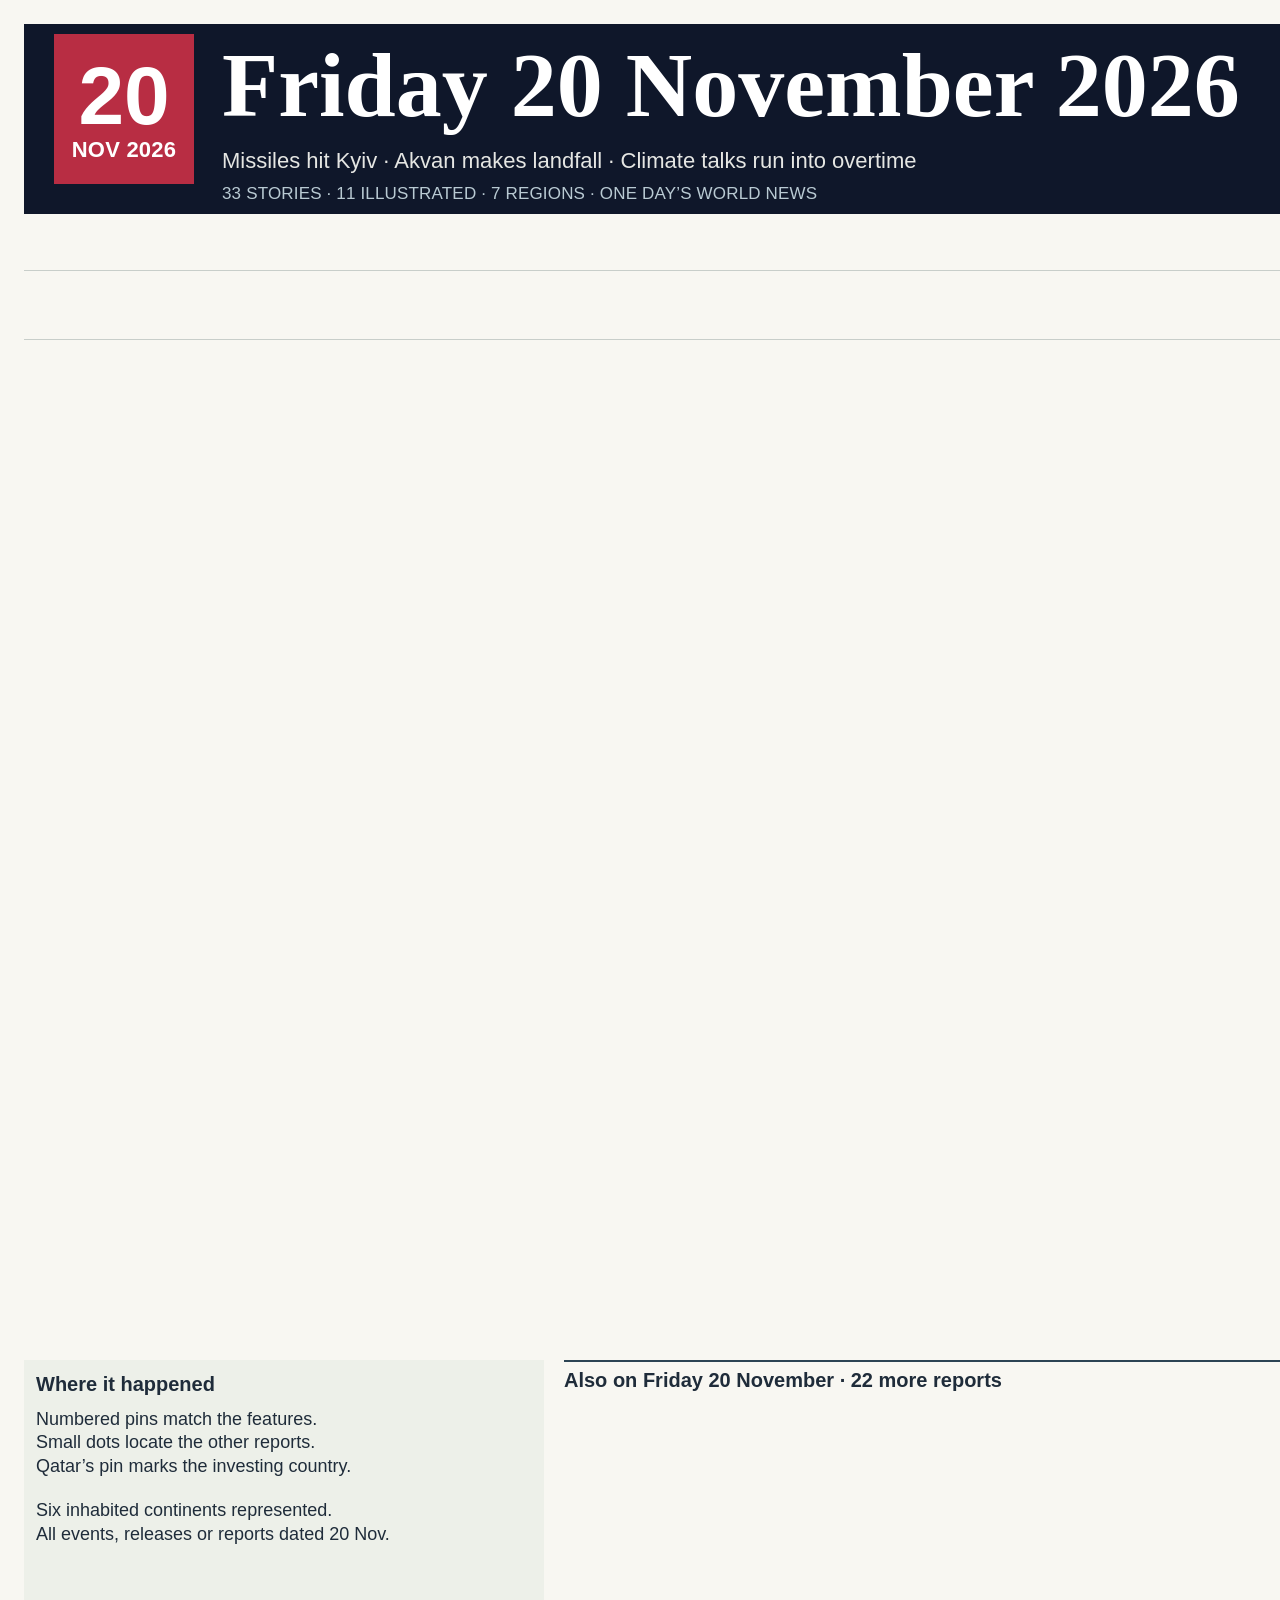
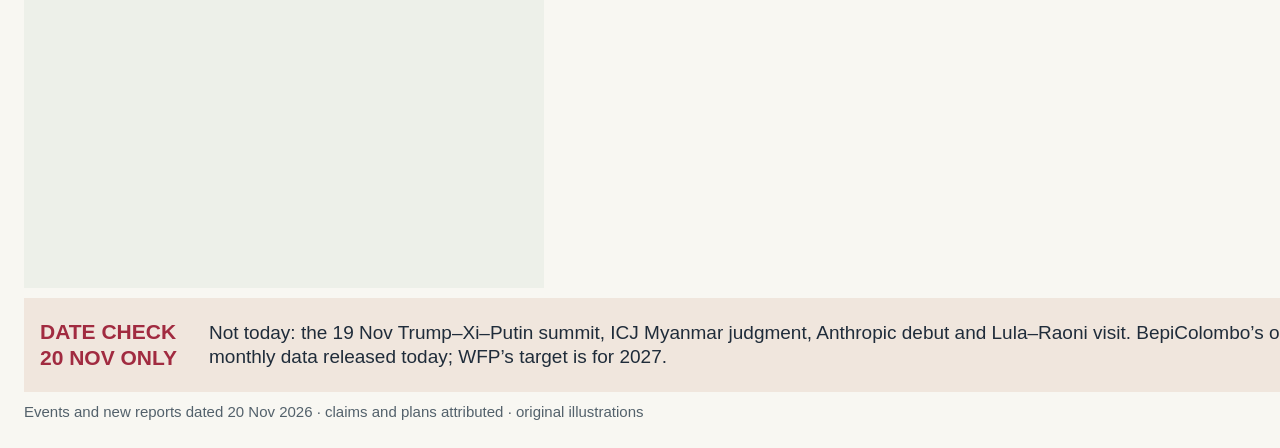
==== render.html @ ec72d583 "Build dated world news edition with deterministic image runtime" ====
<!doctype html>
<html lang="en"><head><meta charset="utf-8"><title>Friday 20 November 2026 · World news</title>
<style>
*{box-sizing:border-box}
html,body{margin:0;padding:0;background:#f8f7f2;color:#1f2c3a}
body{font-family:Arial,sans-serif}
.page{width:2048px;height:2048px;padding:24px;display:grid;grid-template-rows:190px 36px 70px 404px 288px 288px 528px 94px 22px;gap:10px}
.date-panel{background:#0f172a;color:#fff;padding:10px 30px;display:grid;grid-template-columns:140px 1fr;column-gap:28px;align-content:center}
.calendar{background:#b82d43;color:#fff;display:flex;flex-direction:column;justify-content:center;text-align:center;height:150px}
.calendar strong{font-size:82px;line-height:1}
.calendar span{font-size:22px;font-weight:700;letter-spacing:0.01em}
h1{font:700 92px/1.12 Georgia,serif;margin:0;white-space:nowrap}
.date-panel .subline{font-size:22px;line-height:1.25;margin:10px 0 0;color:#e5e6e3}
.edition-note{font-size:17px;line-height:1.25;letter-spacing:0.01em;margin:8px 0 0;color:#b9cad3}
.regions{display:flex;gap:6px;align-items:stretch}
.region{flex:1;display:flex;justify-content:center;align-items:center;background:var(--region);color:#fff;font-size:19px;font-weight:700;white-space:nowrap}
.figures{display:grid;grid-template-columns:repeat(6,1fr);align-items:center;border-top:1px solid #c8ceca;border-bottom:1px solid #c8ceca}
.figure{text-align:center;border-right:1px solid #c8ceca;display:flex;flex-direction:column;justify-content:center;height:68px}
.figure:last-child{border:0}
.figure strong{font:700 34px/1.2 Georgia,serif;color:#a12940}
.figure span{font-size:18px;line-height:1.4;margin-top:2px}
.stories{display:grid;gap:12px;min-height:0}
.leads{grid-template-columns:repeat(3,1fr)}
.supporting{grid-template-columns:repeat(4,1fr)}
.story{min-width:0;min-height:0;background:#fffefa;display:flex;flex-direction:column}
.scene{height:202px;background:#17394b;flex-shrink:0}
.scene svg{height:100%;width:100%;display:block}
.story-copy{padding:8px 9px 4px}
.locator{display:flex;gap:8px;align-items:center;font-size:17px;font-weight:700;line-height:1.4;margin:0;color:var(--region);white-space:nowrap}
.locator .number{display:inline-flex;min-width:22px;justify-content:center;color:#fff;background:var(--region);font-size:17px}
.locator .kind{margin-left:auto;color:#59636c;font-size:14px}
h2{font:700 44px/1.12 Georgia,serif;letter-spacing:-.5px;margin:6px 0}
.summary{font-size:23px;line-height:1.25;margin:0;color:#36444e}
.credit{font-size:17px;font-style:italic;color:#55616b;white-space:nowrap}
.supporting .scene{height:126px}
.supporting h2{font-size:31px;line-height:1.13;margin:5px 0}
.supporting .story-copy{padding:6px 8px 2px}
.supporting .locator{font-size:15px;line-height:1.4}
.supporting .kind{font-size:12px}
.supporting .summary{font-size:20px;line-height:1.25}
.supporting .credit{font-size:15px}
.lower{display:grid;grid-template-columns:520px 1fr;gap:20px;min-height:0}
.map-panel{background:#edf0e9;padding:12px;min-width:0}
.panel-title{font-size:20px;line-height:25px;font-weight:700;margin:0 0 8px}
.map{width:100%;margin:0}
.map svg{width:100%;display:block}
.map-note{font-size:18px;line-height:1.3;margin:11px 0 0}
.map-legend{display:flex;gap:12px;flex-wrap:wrap;margin-top:10px;font-size:16px}
.map-legend span{display:flex;align-items:center;gap:4px}
.map-legend i{width:10px;height:10px;border-radius:50%;background:var(--region)}
.brief-panel{min-width:0;border-top:2px solid #2c4454;padding-top:6px}
.brief-panel .panel-title{margin-bottom:8px}
.brief-columns{display:grid;grid-template-columns:1fr 1fr;gap:24px}
.brief-column{display:flex;flex-direction:column;gap:1px}
.brief{display:flex;gap:8px;font-size:18px;line-height:1.25;margin:0;min-width:0}
.brief .number{flex:0 0 26px;color:var(--region);font-weight:700}
.brief .copy{min-width:0}
.brief .credit{font-size:14px}
.ending{white-space:nowrap}
.date-check{background:#f0e6dd;padding:11px 16px;display:grid;grid-template-columns:154px 1fr;gap:15px;align-items:center}
.date-check strong{font-size:21px;line-height:1.25;color:#a12b40}
.date-check p{font-size:19px;line-height:1.28;margin:0}
.footer{display:flex;justify-content:space-between;font-size:15px;line-height:20px;color:#53616b;white-space:nowrap}
a{color:inherit}
</style><style id="gesso-text-wrap">h1,h2,h3{text-wrap:balance}p,li,figcaption,blockquote{text-wrap:pretty}</style>
<style id="gesso-font-smoothing">html{-webkit-font-smoothing:antialiased;-moz-osx-font-smoothing:grayscale}</style>
</head><body><main class="page">
<header class="date-panel"><div class="calendar"><strong>20</strong><span>NOV 2026</span></div><div><h1>Friday 20 November 2026</h1><p class="subline">Missiles hit Kyiv · Akvan makes landfall · Climate talks run into overtime</p><p class="edition-note">33 STORIES · 11 ILLUSTRATED · 7 REGIONS · ONE DAY’S WORLD NEWS</p></div></header>
<div class="regions"><!-- REGIONS --></div>
<div class="figures"><!-- FIGURES --></div>
<section class="stories leads"><!-- LEADS --></section>
<section class="stories supporting"><!-- SECOND --></section>
<section class="stories supporting"><!-- THIRD --></section>
<section class="lower"><aside class="map-panel"><h3 class="panel-title">Where it happened</h3><div class="map"><!-- MAP --></div><p class="map-note">Numbered pins match the features.<br>Small dots locate the other reports.<br>Qatar’s pin marks the investing country.</p><div class="map-legend"><!-- LEGEND --></div><p class="map-note">Six inhabited continents represented.<br>All events, releases or reports dated 20 Nov.</p></aside><div class="brief-panel"><h3 class="panel-title">Also on Friday 20 November · 22 more reports</h3><div class="brief-columns"><!-- BRIEFS --></div></div></section>
<aside class="date-check"><strong>DATE CHECK<br>20 NOV ONLY</strong><p>Not today: the 19 Nov Trump–Xi–Putin summit, ICJ Myanmar judgment, Anthropic debut and Lula–Raoni visit. BepiColombo’s orbit entry is planned for 21 Nov, not yet completed. Japan and Canada figures are monthly data released today; WFP’s target is for 2027.</p></aside>
<footer class="footer"><span>Events and new reports dated 20 Nov 2026 · claims and plans attributed · original illustrations</span><span>Sources: Reuters · AP · AFP · Al Jazeera · Guardian · WFP · BBC · UNESCO · UNICEF · Anadolu · Watchers</span></footer>
</main></body></html>
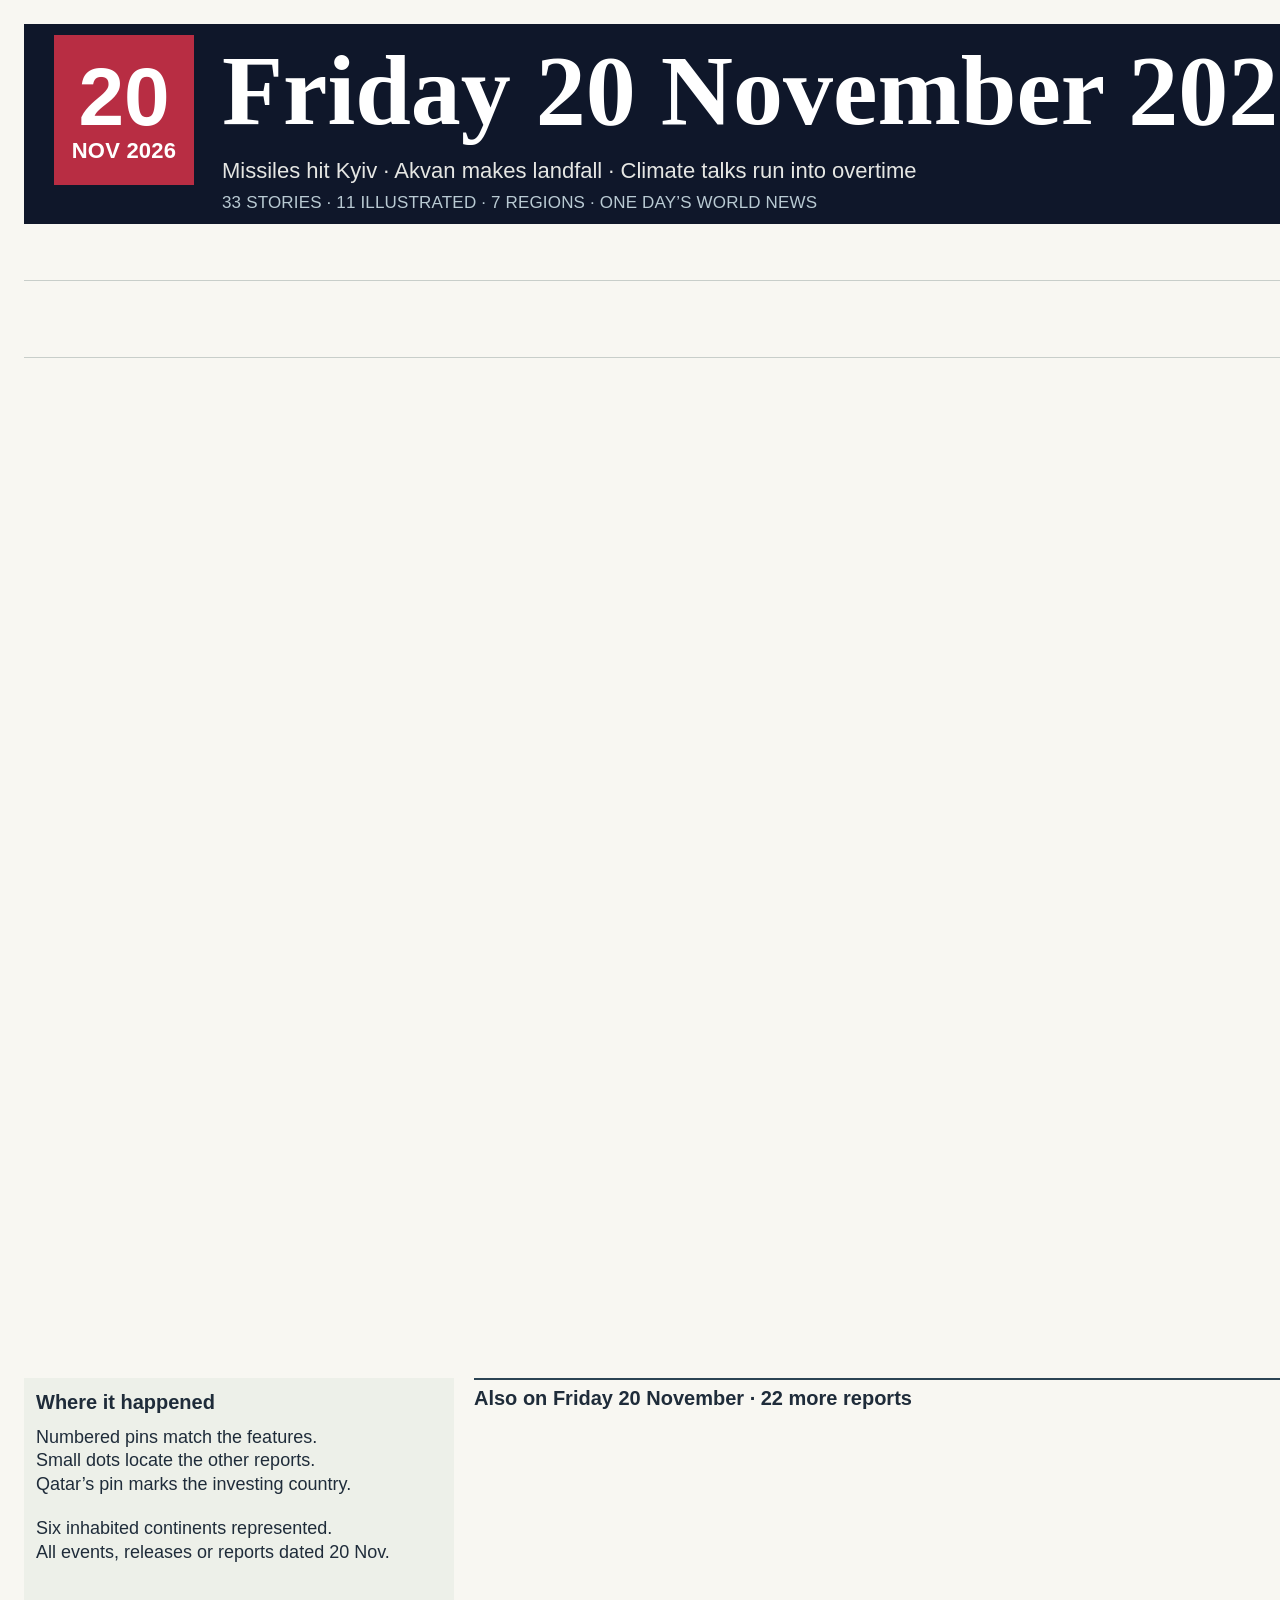
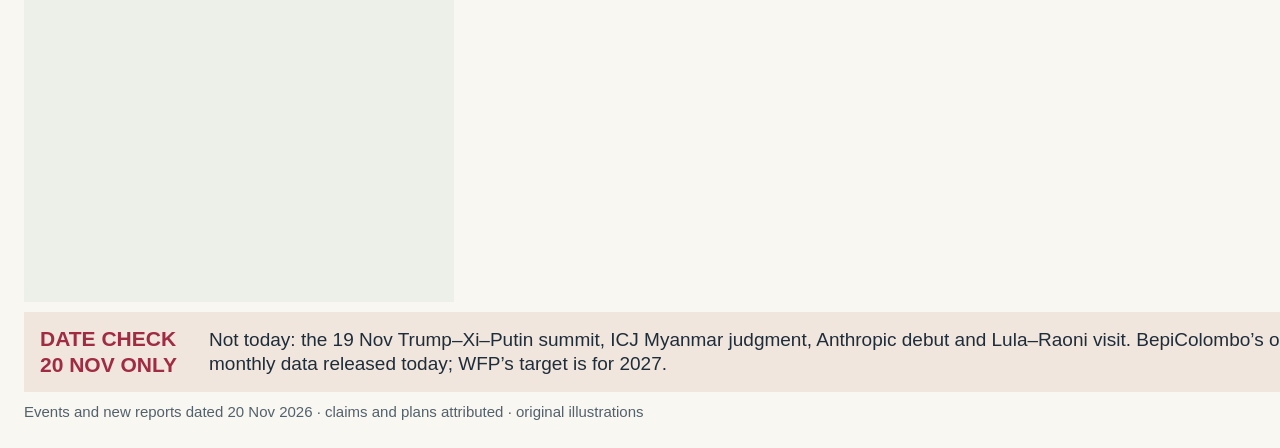
==== commit c0e008af: "Polish news illustrations and verify final source snapshots" ====
--- a/render.html
+++ b/render.html
@@ -4,23 +4,23 @@
 *{box-sizing:border-box}
 html,body{margin:0;padding:0;background:#f8f7f2;color:#1f2c3a}
 body{font-family:Arial,sans-serif}
-.page{width:2048px;height:2048px;padding:24px;display:grid;grid-template-rows:190px 36px 70px 404px 288px 288px 528px 94px 22px;gap:10px}
+.page{width:2048px;height:2048px;padding:24px;display:grid;grid-template-rows:200px 36px 78px 404px 288px 288px 524px 80px 22px;gap:10px}
 .date-panel{background:#0f172a;color:#fff;padding:10px 30px;display:grid;grid-template-columns:140px 1fr;column-gap:28px;align-content:center}
 .calendar{background:#b82d43;color:#fff;display:flex;flex-direction:column;justify-content:center;text-align:center;height:150px}
 .calendar strong{font-size:82px;line-height:1}
 .calendar span{font-size:22px;font-weight:700;letter-spacing:0.01em}
-h1{font:700 92px/1.12 Georgia,serif;margin:0;white-space:nowrap}
+h1{font:700 100px/1.12 Georgia,serif;margin:0;white-space:nowrap}
 .date-panel .subline{font-size:22px;line-height:1.25;margin:10px 0 0;color:#e5e6e3}
 .edition-note{font-size:17px;line-height:1.25;letter-spacing:0.01em;margin:8px 0 0;color:#b9cad3}
 .regions{display:flex;gap:6px;align-items:stretch}
 .region{flex:1;display:flex;justify-content:center;align-items:center;background:var(--region);color:#fff;font-size:19px;font-weight:700;white-space:nowrap}
 .figures{display:grid;grid-template-columns:repeat(6,1fr);align-items:center;border-top:1px solid #c8ceca;border-bottom:1px solid #c8ceca}
-.figure{text-align:center;border-right:1px solid #c8ceca;display:flex;flex-direction:column;justify-content:center;height:68px}
+.figure{text-align:center;border-right:1px solid #c8ceca;display:flex;flex-direction:column;justify-content:center;height:76px}
 .figure:last-child{border:0}
-.figure strong{font:700 34px/1.2 Georgia,serif;color:#a12940}
+.figure strong{font:700 40px/1.2 Georgia,serif;color:#a12940}
 .figure span{font-size:18px;line-height:1.4;margin-top:2px}
 .stories{display:grid;gap:12px;min-height:0}
-.leads{grid-template-columns:repeat(3,1fr)}
+.leads{grid-template-columns:658px 658px 660px}
 .supporting{grid-template-columns:repeat(4,1fr)}
 .story{min-width:0;min-height:0;background:#fffefa;display:flex;flex-direction:column}
 .scene{height:202px;background:#17394b;flex-shrink:0}
@@ -39,7 +39,7 @@
 .supporting .kind{font-size:12px}
 .supporting .summary{font-size:20px;line-height:1.25}
 .supporting .credit{font-size:15px}
-.lower{display:grid;grid-template-columns:520px 1fr;gap:20px;min-height:0}
+.lower{display:grid;grid-template-columns:430px 1fr;gap:20px;min-height:0}
 .map-panel{background:#edf0e9;padding:12px;min-width:0}
 .panel-title{font-size:20px;line-height:25px;font-weight:700;margin:0 0 8px}
 .map{width:100%;margin:0}
@@ -51,8 +51,8 @@
 .brief-panel{min-width:0;border-top:2px solid #2c4454;padding-top:6px}
 .brief-panel .panel-title{margin-bottom:8px}
 .brief-columns{display:grid;grid-template-columns:1fr 1fr;gap:24px}
-.brief-column{display:flex;flex-direction:column;gap:1px}
-.brief{display:flex;gap:8px;font-size:18px;line-height:1.25;margin:0;min-width:0}
+.brief-column{display:flex;flex-direction:column;gap:.5px}
+.brief{display:flex;gap:8px;font-size:19px;line-height:1.25;margin:0;min-width:0}
 .brief .number{flex:0 0 26px;color:var(--region);font-weight:700}
 .brief .copy{min-width:0}
 .brief .credit{font-size:14px}
@@ -73,5 +73,5 @@
 <section class="stories supporting"><!-- THIRD --></section>
 <section class="lower"><aside class="map-panel"><h3 class="panel-title">Where it happened</h3><div class="map"><!-- MAP --></div><p class="map-note">Numbered pins match the features.<br>Small dots locate the other reports.<br>Qatar’s pin marks the investing country.</p><div class="map-legend"><!-- LEGEND --></div><p class="map-note">Six inhabited continents represented.<br>All events, releases or reports dated 20 Nov.</p></aside><div class="brief-panel"><h3 class="panel-title">Also on Friday 20 November · 22 more reports</h3><div class="brief-columns"><!-- BRIEFS --></div></div></section>
 <aside class="date-check"><strong>DATE CHECK<br>20 NOV ONLY</strong><p>Not today: the 19 Nov Trump–Xi–Putin summit, ICJ Myanmar judgment, Anthropic debut and Lula–Raoni visit. BepiColombo’s orbit entry is planned for 21 Nov, not yet completed. Japan and Canada figures are monthly data released today; WFP’s target is for 2027.</p></aside>
-<footer class="footer"><span>Events and new reports dated 20 Nov 2026 · claims and plans attributed · original illustrations</span><span>Sources: Reuters · AP · AFP · Al Jazeera · Guardian · WFP · BBC · UNESCO · UNICEF · Anadolu · Watchers</span></footer>
+<footer class="footer"><span>Events and new reports dated 20 Nov 2026 · claims and plans attributed · original illustrations</span><span>Sources: Reuters · AP · Al Jazeera · Guardian · WFP · BBC · UNESCO · UNICEF · Anadolu · Watchers</span></footer>
 </main></body></html>
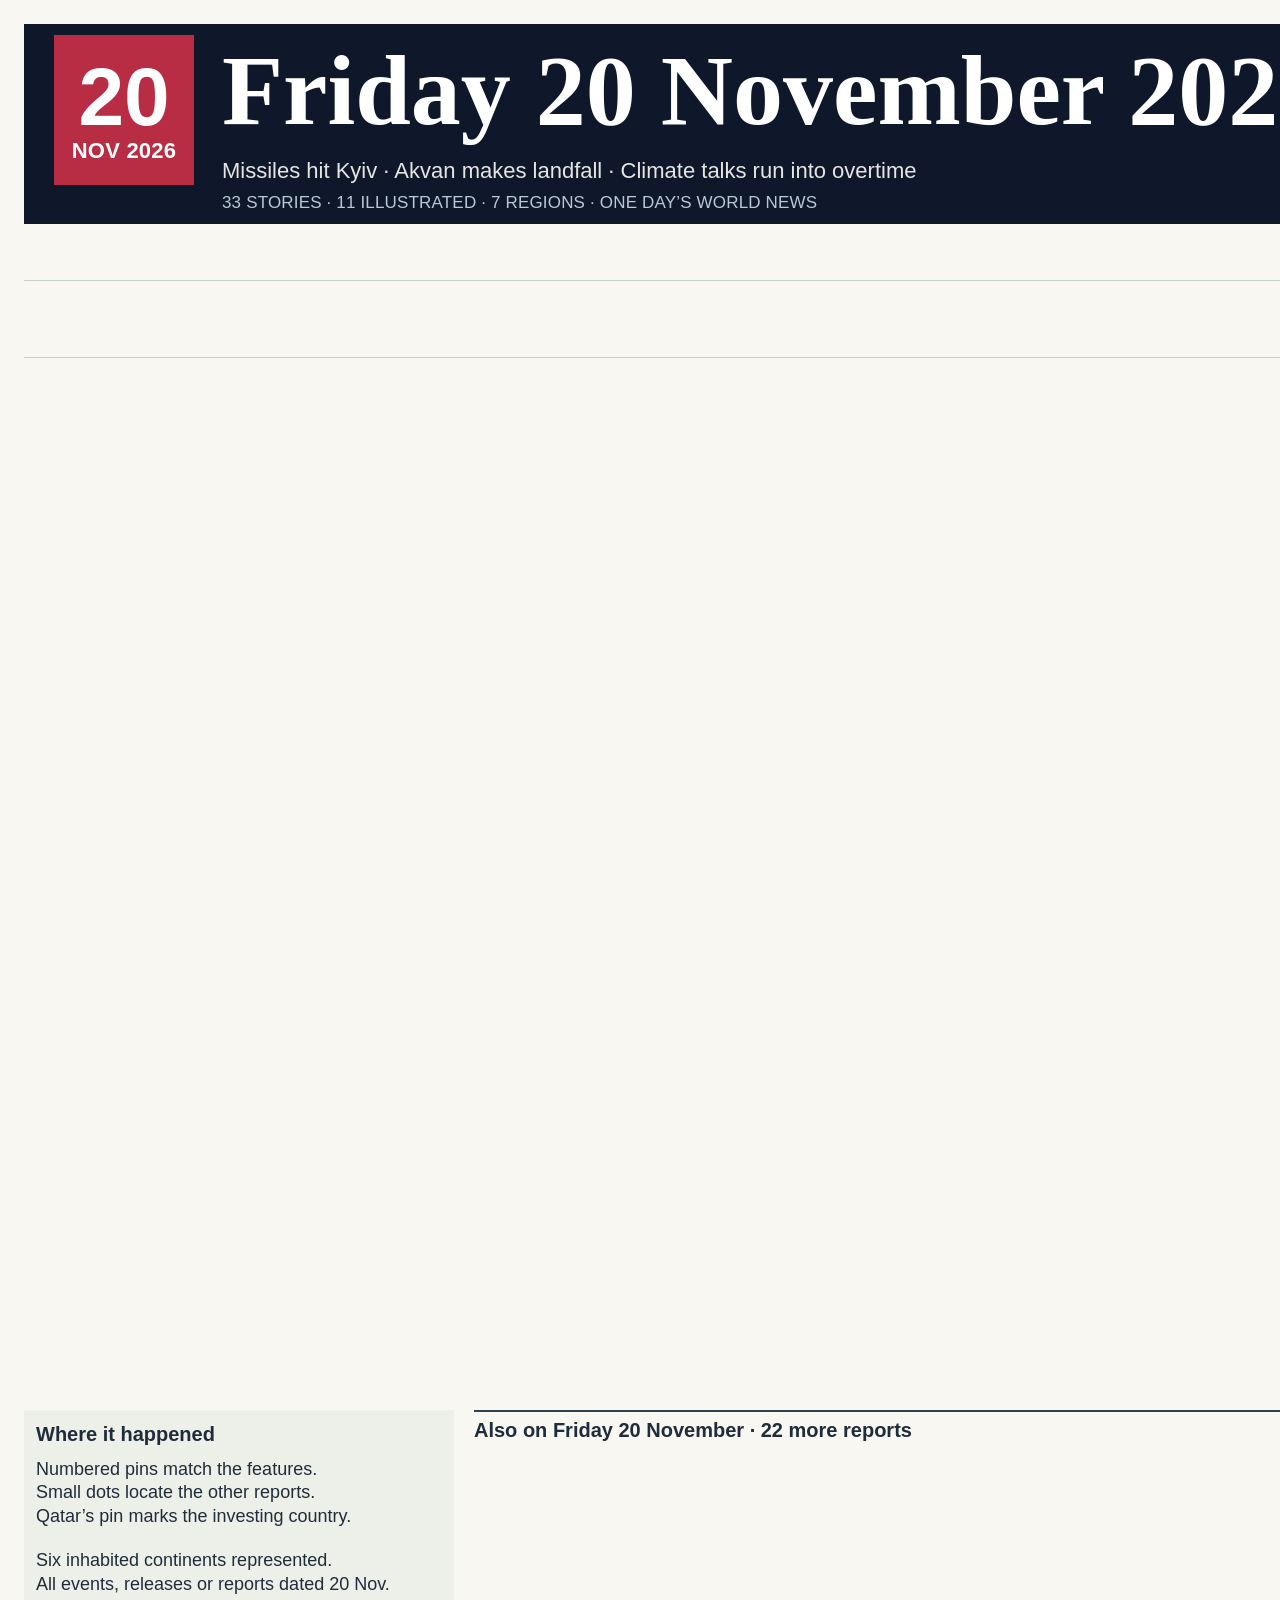
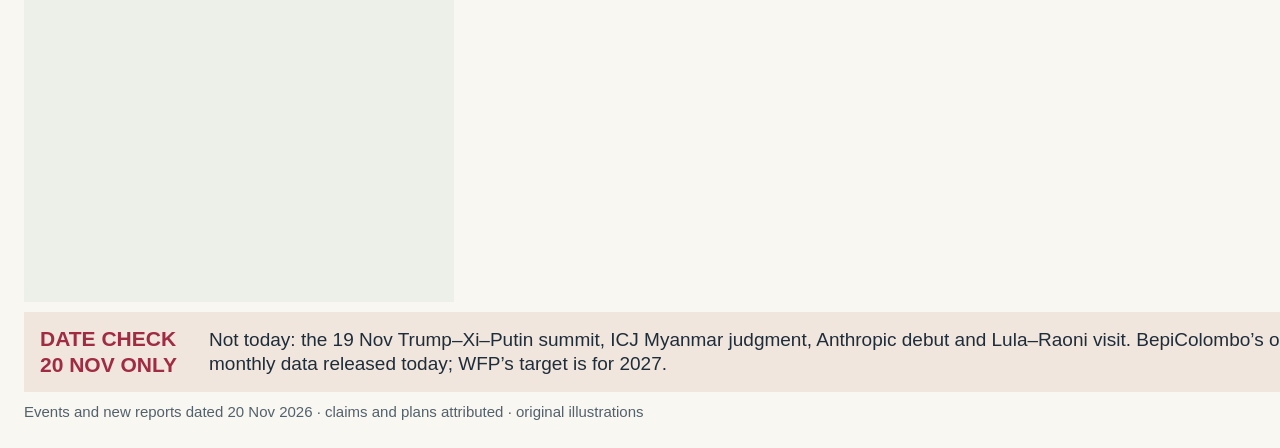
==== commit da75807a: "Improve news image hierarchy and validate layout before export" ====
--- a/render.html
+++ b/render.html
@@ -4,7 +4,7 @@
 *{box-sizing:border-box}
 html,body{margin:0;padding:0;background:#f8f7f2;color:#1f2c3a}
 body{font-family:Arial,sans-serif}
-.page{width:2048px;height:2048px;padding:24px;display:grid;grid-template-rows:200px 36px 78px 404px 288px 288px 524px 80px 22px;gap:10px}
+.page{width:2048px;height:2048px;padding:24px;display:grid;grid-template-rows:200px 36px 78px 404px 304px 304px 492px 80px 22px;gap:10px}
 .date-panel{background:#0f172a;color:#fff;padding:10px 30px;display:grid;grid-template-columns:140px 1fr;column-gap:28px;align-content:center}
 .calendar{background:#b82d43;color:#fff;display:flex;flex-direction:column;justify-content:center;text-align:center;height:150px}
 .calendar strong{font-size:82px;line-height:1}
@@ -31,14 +31,14 @@
 .locator .kind{margin-left:auto;color:#59636c;font-size:14px}
 h2{font:700 44px/1.12 Georgia,serif;letter-spacing:-.5px;margin:6px 0}
 .summary{font-size:23px;line-height:1.25;margin:0;color:#36444e}
-.credit{font-size:17px;font-style:italic;color:#55616b;white-space:nowrap}
-.supporting .scene{height:126px}
-.supporting h2{font-size:31px;line-height:1.13;margin:5px 0}
+.credit{font-size:19px;font-style:normal;color:#334554;white-space:nowrap}
+.supporting .scene{height:134px}
+.supporting h2{font-size:34px;line-height:1.13;margin:5px 0}
 .supporting .story-copy{padding:6px 8px 2px}
 .supporting .locator{font-size:15px;line-height:1.4}
 .supporting .kind{font-size:12px}
 .supporting .summary{font-size:20px;line-height:1.25}
-.supporting .credit{font-size:15px}
+.supporting .credit{font-size:17px}
 .lower{display:grid;grid-template-columns:430px 1fr;gap:20px;min-height:0}
 .map-panel{background:#edf0e9;padding:12px;min-width:0}
 .panel-title{font-size:20px;line-height:25px;font-weight:700;margin:0 0 8px}
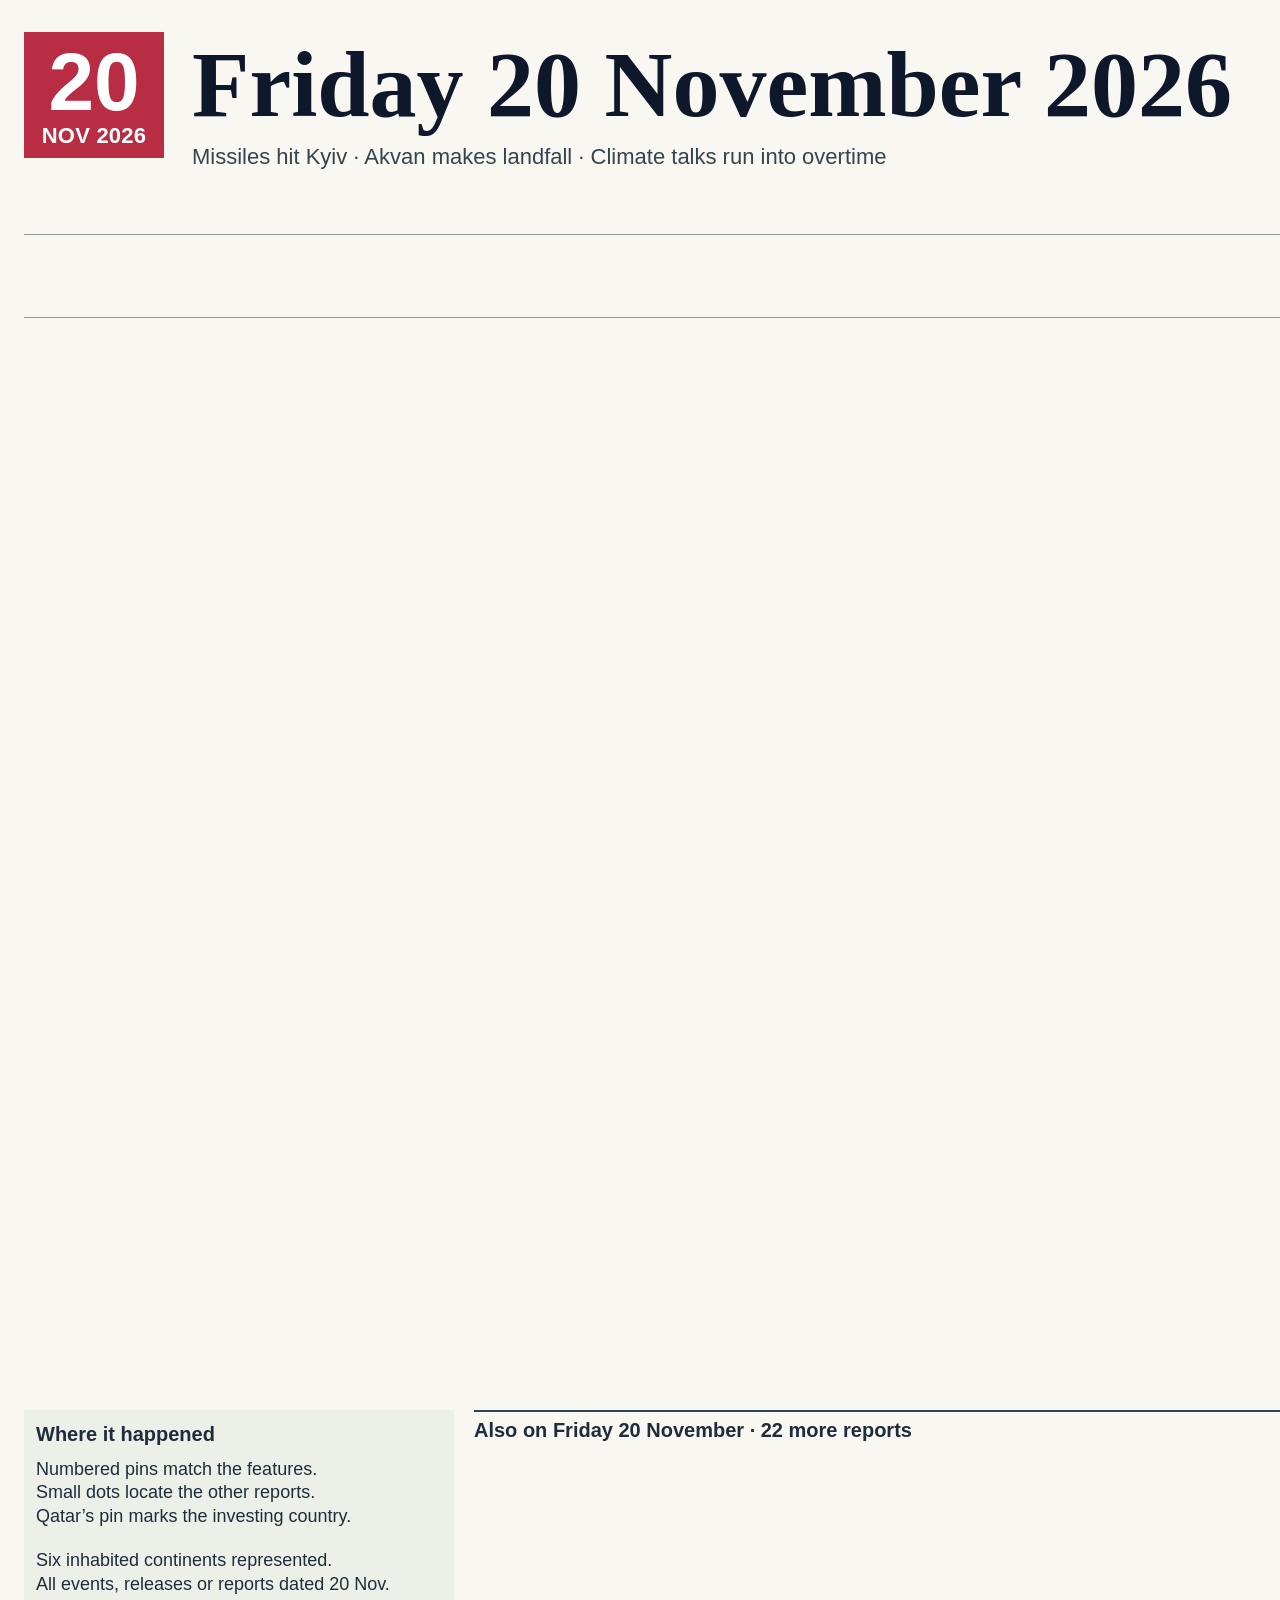
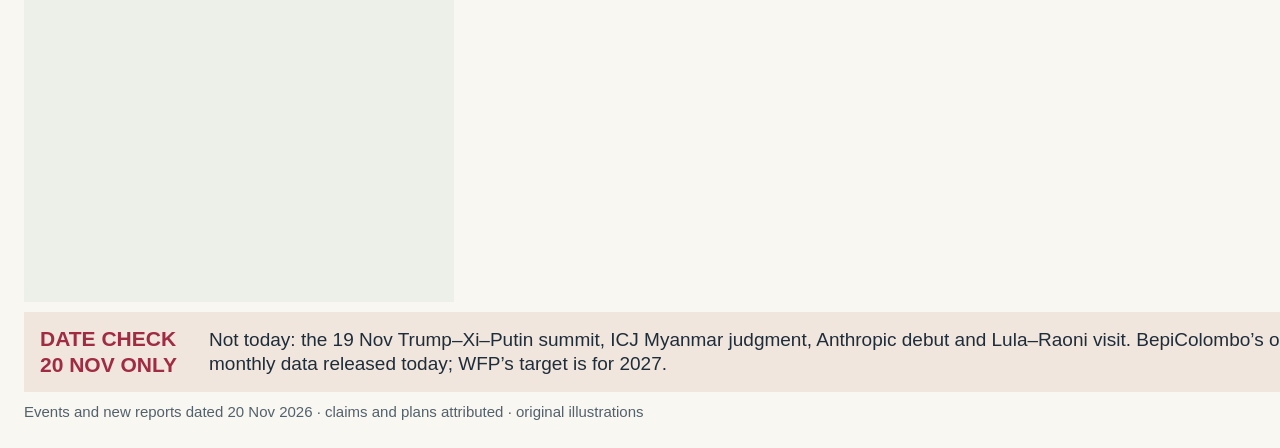
==== commit 8b7ee836: "Strengthen editorial hierarchy and simplify news labels" ====
--- a/render.html
+++ b/render.html
@@ -4,21 +4,20 @@
 *{box-sizing:border-box}
 html,body{margin:0;padding:0;background:#f8f7f2;color:#1f2c3a}
 body{font-family:Arial,sans-serif}
-.page{width:2048px;height:2048px;padding:24px;display:grid;grid-template-rows:200px 36px 78px 404px 304px 304px 492px 80px 22px;gap:10px}
-.date-panel{background:#0f172a;color:#fff;padding:10px 30px;display:grid;grid-template-columns:140px 1fr;column-gap:28px;align-content:center}
-.calendar{background:#b82d43;color:#fff;display:flex;flex-direction:column;justify-content:center;text-align:center;height:150px}
+.page{width:2048px;height:2048px;padding:24px;display:grid;grid-template-rows:154px 36px 84px 444px 304px 304px 492px 80px 22px;gap:10px}
+.date-panel{background:#f8f7f2; color:#0f172a; padding:6px 0; display:grid; grid-template-columns:140px 1fr; column-gap:28px; align-content:center}
+.calendar{background:#b82d43;color:#fff;display:flex;flex-direction:column;justify-content:center;text-align:center;height:126px}
 .calendar strong{font-size:82px;line-height:1}
 .calendar span{font-size:22px;font-weight:700;letter-spacing:0.01em}
-h1{font:700 100px/1.12 Georgia,serif;margin:0;white-space:nowrap}
-.date-panel .subline{font-size:22px;line-height:1.25;margin:10px 0 0;color:#e5e6e3}
-.edition-note{font-size:17px;line-height:1.25;letter-spacing:0.01em;margin:8px 0 0;color:#b9cad3}
+h1{font:700 94px/1.12 Georgia,serif;margin:0;white-space:nowrap}
+.date-panel .subline{font-size:22px;line-height:1.25;margin:6px 0 0;color:#36444e}
 .regions{display:flex;gap:6px;align-items:stretch}
 .region{flex:1;display:flex;justify-content:center;align-items:center;background:var(--region);color:#fff;font-size:19px;font-weight:700;white-space:nowrap}
-.figures{display:grid;grid-template-columns:repeat(6,1fr);align-items:center;border-top:1px solid #c8ceca;border-bottom:1px solid #c8ceca}
-.figure{text-align:center;border-right:1px solid #c8ceca;display:flex;flex-direction:column;justify-content:center;height:76px}
+.figures{display:grid;grid-template-columns:repeat(6,1fr);align-items:center;border-top:1px solid #909a95;border-bottom:1px solid #909a95}
+.figure{text-align:center;border-right:1px solid #909a95;display:flex;flex-direction:column;justify-content:center;height:82px}
 .figure:last-child{border:0}
-.figure strong{font:700 40px/1.2 Georgia,serif;color:#a12940}
-.figure span{font-size:18px;line-height:1.4;margin-top:2px}
+.figure strong{font:700 42px/1.2 Georgia,serif;color:#a12940}
+.figure span{font-size:20px;line-height:1.4;margin-top:2px}
 .stories{display:grid;gap:12px;min-height:0}
 .leads{grid-template-columns:658px 658px 660px}
 .supporting{grid-template-columns:repeat(4,1fr)}
@@ -29,9 +28,11 @@
 .locator{display:flex;gap:8px;align-items:center;font-size:17px;font-weight:700;line-height:1.4;margin:0;color:var(--region);white-space:nowrap}
 .locator .number{display:inline-flex;min-width:22px;justify-content:center;color:#fff;background:var(--region);font-size:17px}
 .locator .kind{margin-left:auto;color:#59636c;font-size:14px}
-h2{font:700 44px/1.12 Georgia,serif;letter-spacing:-.5px;margin:6px 0}
+h2{font:700 50px/1.12 Georgia,serif;letter-spacing:-.5px;margin:9px 0}
 .summary{font-size:23px;line-height:1.25;margin:0;color:#36444e}
 .credit{font-size:19px;font-style:normal;color:#334554;white-space:nowrap}
+.leads .summary{font-size:24px;line-height:1.28}
+.leads .credit{font-size:21px}
 .supporting .scene{height:134px}
 .supporting h2{font-size:34px;line-height:1.13;margin:5px 0}
 .supporting .story-copy{padding:6px 8px 2px}
@@ -65,7 +66,7 @@
 </style><style id="gesso-text-wrap">h1,h2,h3{text-wrap:balance}p,li,figcaption,blockquote{text-wrap:pretty}</style>
 <style id="gesso-font-smoothing">html{-webkit-font-smoothing:antialiased;-moz-osx-font-smoothing:grayscale}</style>
 </head><body><main class="page">
-<header class="date-panel"><div class="calendar"><strong>20</strong><span>NOV 2026</span></div><div><h1>Friday 20 November 2026</h1><p class="subline">Missiles hit Kyiv · Akvan makes landfall · Climate talks run into overtime</p><p class="edition-note">33 STORIES · 11 ILLUSTRATED · 7 REGIONS · ONE DAY’S WORLD NEWS</p></div></header>
+<header class="date-panel"><div class="calendar"><strong>20</strong><span>NOV 2026</span></div><div><h1>Friday 20 November 2026</h1><p class="subline">Missiles hit Kyiv · Akvan makes landfall · Climate talks run into overtime</p></div></header>
 <div class="regions"><!-- REGIONS --></div>
 <div class="figures"><!-- FIGURES --></div>
 <section class="stories leads"><!-- LEADS --></section>
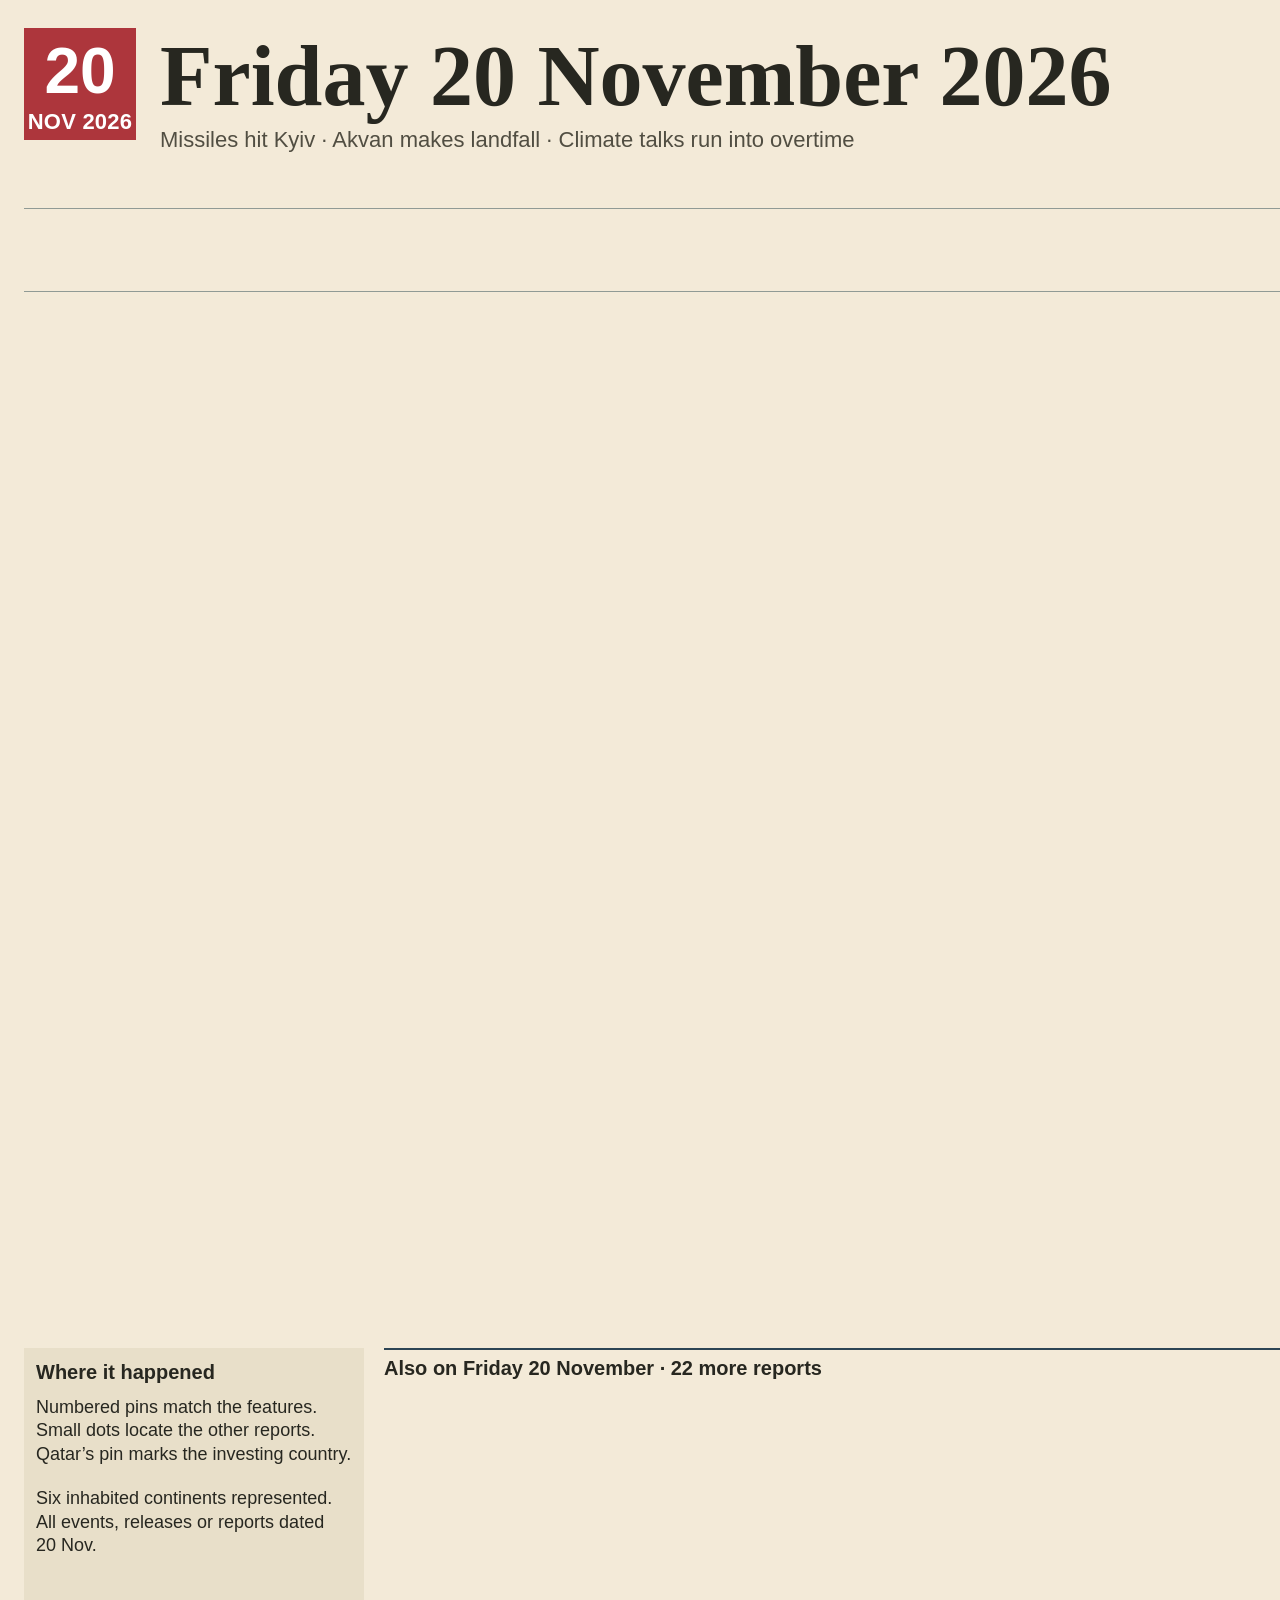
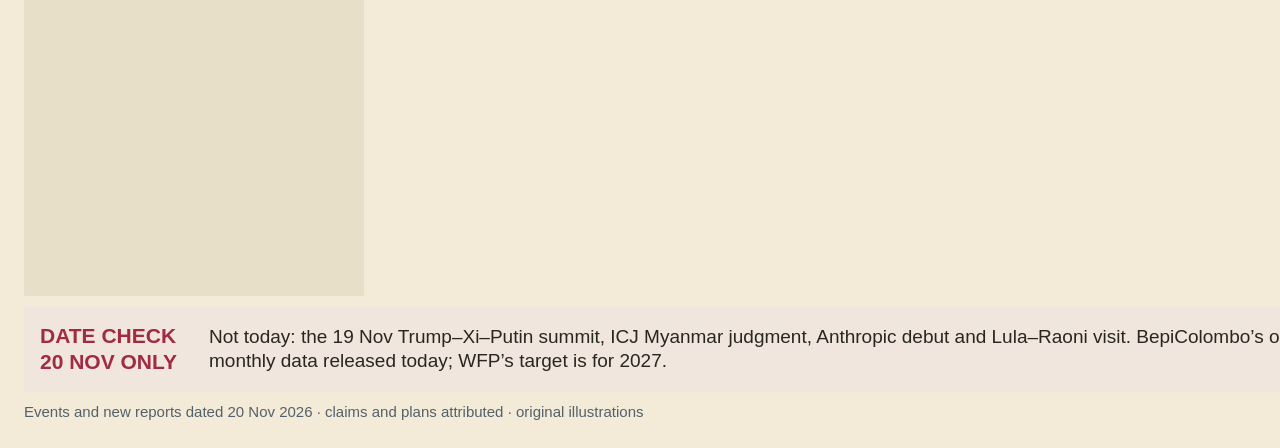
==== commit f4c62dac: "Redesign news composition with warm paper and lighter artwork" ====
--- a/render.html
+++ b/render.html
@@ -2,15 +2,15 @@
 <html lang="en"><head><meta charset="utf-8"><title>Friday 20 November 2026 · World news</title>
 <style>
 *{box-sizing:border-box}
-html,body{margin:0;padding:0;background:#f8f7f2;color:#1f2c3a}
+html,body{margin:0;padding:0;background:#f3ead8;color:#272720}
 body{font-family:Arial,sans-serif}
-.page{width:2048px;height:2048px;padding:24px;display:grid;grid-template-rows:154px 36px 84px 444px 304px 304px 492px 80px 22px;gap:10px}
-.date-panel{background:#f8f7f2; color:#0f172a; padding:6px 0; display:grid; grid-template-columns:140px 1fr; column-gap:28px; align-content:center}
-.calendar{background:#b82d43;color:#fff;display:flex;flex-direction:column;justify-content:center;text-align:center;height:126px}
-.calendar strong{font-size:82px;line-height:1}
+.page{width:2048px;height:2048px;padding:24px;display:grid;grid-template-rows:134px 30px 84px 456px 280px 280px 548px 86px 22px;gap:10px}
+.date-panel{background:#f3ead8;color:#272720;padding:0;display:grid;grid-template-columns:112px 1fr;column-gap:24px;align-content:center}
+.calendar{background:#ad363c;color:#fff;display:flex;flex-direction:column;justify-content:center;text-align:center;height:112px}
+.calendar strong{font-size:64px;line-height:1.2}
 .calendar span{font-size:22px;font-weight:700;letter-spacing:0.01em}
-h1{font:700 94px/1.12 Georgia,serif;margin:0;white-space:nowrap}
-.date-panel .subline{font-size:22px;line-height:1.25;margin:6px 0 0;color:#36444e}
+h1{font:700 86px/1.12 Georgia,serif;margin:0;white-space:nowrap}
+.date-panel .subline{font-size:22px;line-height:1.25;margin:2px 0 0;color:#514e42}
 .regions{display:flex;gap:6px;align-items:stretch}
 .region{flex:1;display:flex;justify-content:center;align-items:center;background:var(--region);color:#fff;font-size:19px;font-weight:700;white-space:nowrap}
 .figures{display:grid;grid-template-columns:repeat(6,1fr);align-items:center;border-top:1px solid #909a95;border-bottom:1px solid #909a95}
@@ -19,29 +19,36 @@
 .figure strong{font:700 42px/1.2 Georgia,serif;color:#a12940}
 .figure span{font-size:20px;line-height:1.4;margin-top:2px}
 .stories{display:grid;gap:12px;min-height:0}
-.leads{grid-template-columns:658px 658px 660px}
+.leads{grid-template-columns:1000px 988px;grid-template-rows:222px 222px}
+.leads .story:first-child{grid-row:span 2}
+.leads .story:not(:first-child){display:grid;grid-template-columns:360px 1fr;align-items:start}
+.leads .story:not(:first-child) .scene{height:222px}
+.leads .story:not(:first-child) .story-copy{padding:4px 14px}
+.leads .story:not(:first-child) h2{font-size:48px;line-height:1.12;margin:6px 0}
+.leads .story:not(:first-child) .summary{font-size:21px;line-height:1.3}
+.leads .story:not(:first-child) .credit{font-size:18px}
 .supporting{grid-template-columns:repeat(4,1fr)}
-.story{min-width:0;min-height:0;background:#fffefa;display:flex;flex-direction:column}
-.scene{height:202px;background:#17394b;flex-shrink:0}
+.story{min-width:0;min-height:0;background:#f3ead8;display:flex;flex-direction:column}
+.scene{height:210px;background:#e1d4b6;flex-shrink:0}
 .scene svg{height:100%;width:100%;display:block}
 .story-copy{padding:8px 9px 4px}
 .locator{display:flex;gap:8px;align-items:center;font-size:17px;font-weight:700;line-height:1.4;margin:0;color:var(--region);white-space:nowrap}
 .locator .number{display:inline-flex;min-width:22px;justify-content:center;color:#fff;background:var(--region);font-size:17px}
 .locator .kind{margin-left:auto;color:#59636c;font-size:14px}
-h2{font:700 50px/1.12 Georgia,serif;letter-spacing:-.5px;margin:9px 0}
+h2{font:700 60px/1.08 Georgia,serif;letter-spacing:-.5px;margin:9px 0}
 .summary{font-size:23px;line-height:1.25;margin:0;color:#36444e}
 .credit{font-size:19px;font-style:normal;color:#334554;white-space:nowrap}
 .leads .summary{font-size:24px;line-height:1.28}
 .leads .credit{font-size:21px}
-.supporting .scene{height:134px}
-.supporting h2{font-size:34px;line-height:1.13;margin:5px 0}
+.supporting .scene{height:110px}
+.supporting h2{font-size:32px;line-height:1.13;margin:5px 0}
 .supporting .story-copy{padding:6px 8px 2px}
 .supporting .locator{font-size:15px;line-height:1.4}
 .supporting .kind{font-size:12px}
 .supporting .summary{font-size:20px;line-height:1.25}
 .supporting .credit{font-size:17px}
-.lower{display:grid;grid-template-columns:430px 1fr;gap:20px;min-height:0}
-.map-panel{background:#edf0e9;padding:12px;min-width:0}
+.lower{display:grid;grid-template-columns:340px 1fr;gap:20px;min-height:0}
+.map-panel{background:#e8dfc9;padding:12px;min-width:0}
 .panel-title{font-size:20px;line-height:25px;font-weight:700;margin:0 0 8px}
 .map{width:100%;margin:0}
 .map svg{width:100%;display:block}
@@ -52,8 +59,8 @@
 .brief-panel{min-width:0;border-top:2px solid #2c4454;padding-top:6px}
 .brief-panel .panel-title{margin-bottom:8px}
 .brief-columns{display:grid;grid-template-columns:1fr 1fr;gap:24px}
-.brief-column{display:flex;flex-direction:column;gap:.5px}
-.brief{display:flex;gap:8px;font-size:19px;line-height:1.25;margin:0;min-width:0}
+.brief-column{display:flex;flex-direction:column;gap:3.5px}
+.brief{display:flex;gap:8px;font-size:19.5px;line-height:1.35;margin:0;min-width:0}
 .brief .number{flex:0 0 26px;color:var(--region);font-weight:700}
 .brief .copy{min-width:0}
 .brief .credit{font-size:14px}
